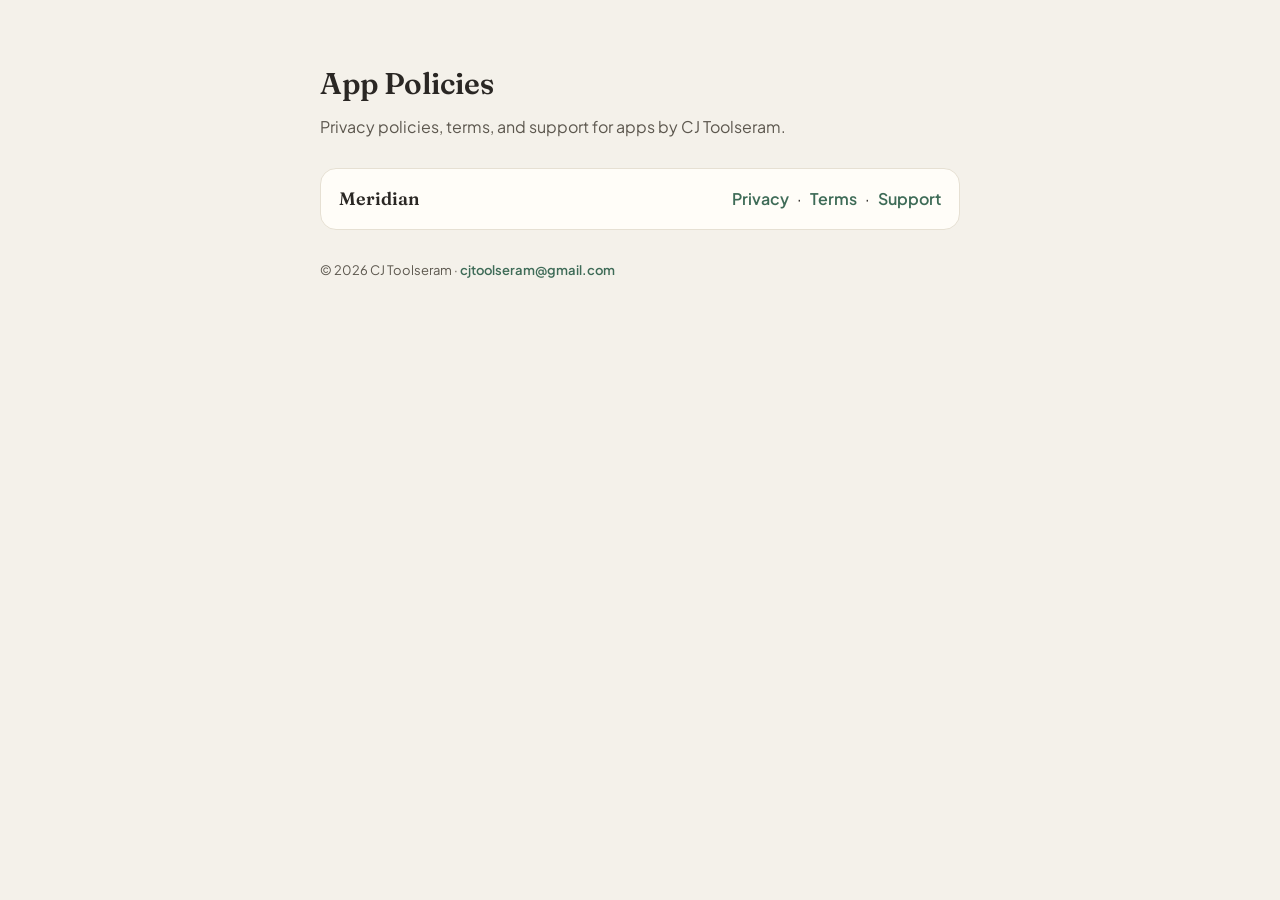
==== index.html @ 8210ff83 "Add Meridian policies: privacy, terms, support + landing pages Brand-styled (sage/stone) static page" ====
<!doctype html>
<html lang="en">
<head>
<meta charset="utf-8">
<meta name="viewport" content="width=device-width, initial-scale=1">
<title>App Policies — CJ Toolseram</title>
<link rel="preconnect" href="https://fonts.googleapis.com">
<link href="https://fonts.googleapis.com/css2?family=Fraunces:opsz,wght@9..144,500;9..144,600&family=Plus+Jakarta+Sans:wght@400;500;600&display=swap" rel="stylesheet">
<style>
  body{margin:0;background:#F4F1EA;color:#2A2724;font-family:"Plus Jakarta Sans",system-ui,sans-serif;line-height:1.6}
  .wrap{max-width:640px;margin:0 auto;padding:60px 22px}
  h1{font-family:"Fraunces",Georgia,serif;font-weight:600;font-size:30px;margin:0 0 .2em}
  .sub{color:#5C574E;margin-bottom:28px}
  a{color:#3E6B57;text-decoration:none;font-weight:600}
  .row{background:#FFFDF8;border:1px solid #E6E0D3;border-radius:16px;padding:16px 18px;margin:12px 0;display:flex;gap:8px;flex-wrap:wrap;align-items:center}
  .row .name{font-family:"Fraunces",serif;font-weight:600;font-size:18px;margin-right:auto}
  footer{color:#5C574E;font-size:13px;margin-top:30px}
</style>
</head>
<body>
<div class="wrap">
  <h1>App Policies</h1>
  <div class="sub">Privacy policies, terms, and support for apps by CJ Toolseram.</div>
  <div class="row">
    <span class="name">Meridian</span>
    <a href="meridian/privacy.html">Privacy</a> ·
    <a href="meridian/terms.html">Terms</a> ·
    <a href="meridian/support.html">Support</a>
  </div>
  <footer>© 2026 CJ Toolseram · <a href="mailto:cjtoolseram@gmail.com">cjtoolseram@gmail.com</a></footer>
</div>
</body>
</html>
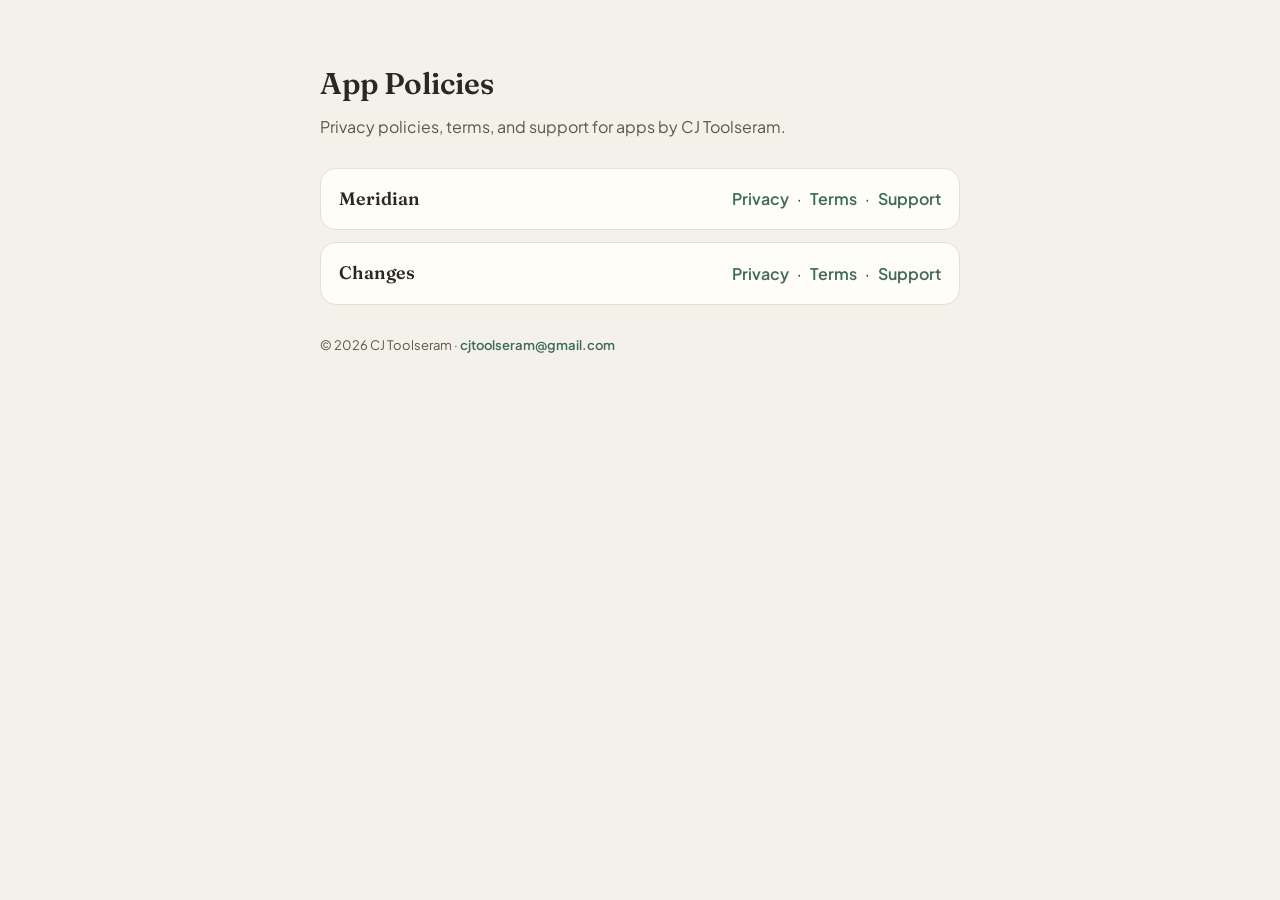
==== commit f4ef7535: "Add Changes: I Ching Atlas policies: privacy, terms, support + landing page Co-Authored-By: Claude O" ====
--- a/index.html
+++ b/index.html
@@ -27,6 +27,12 @@
     <a href="meridian/terms.html">Terms</a> ·
     <a href="meridian/support.html">Support</a>
   </div>
+  <div class="row">
+    <span class="name">Changes</span>
+    <a href="changes/privacy.html">Privacy</a> ·
+    <a href="changes/terms.html">Terms</a> ·
+    <a href="changes/support.html">Support</a>
+  </div>
   <footer>© 2026 CJ Toolseram · <a href="mailto:cjtoolseram@gmail.com">cjtoolseram@gmail.com</a></footer>
 </div>
 </body>
